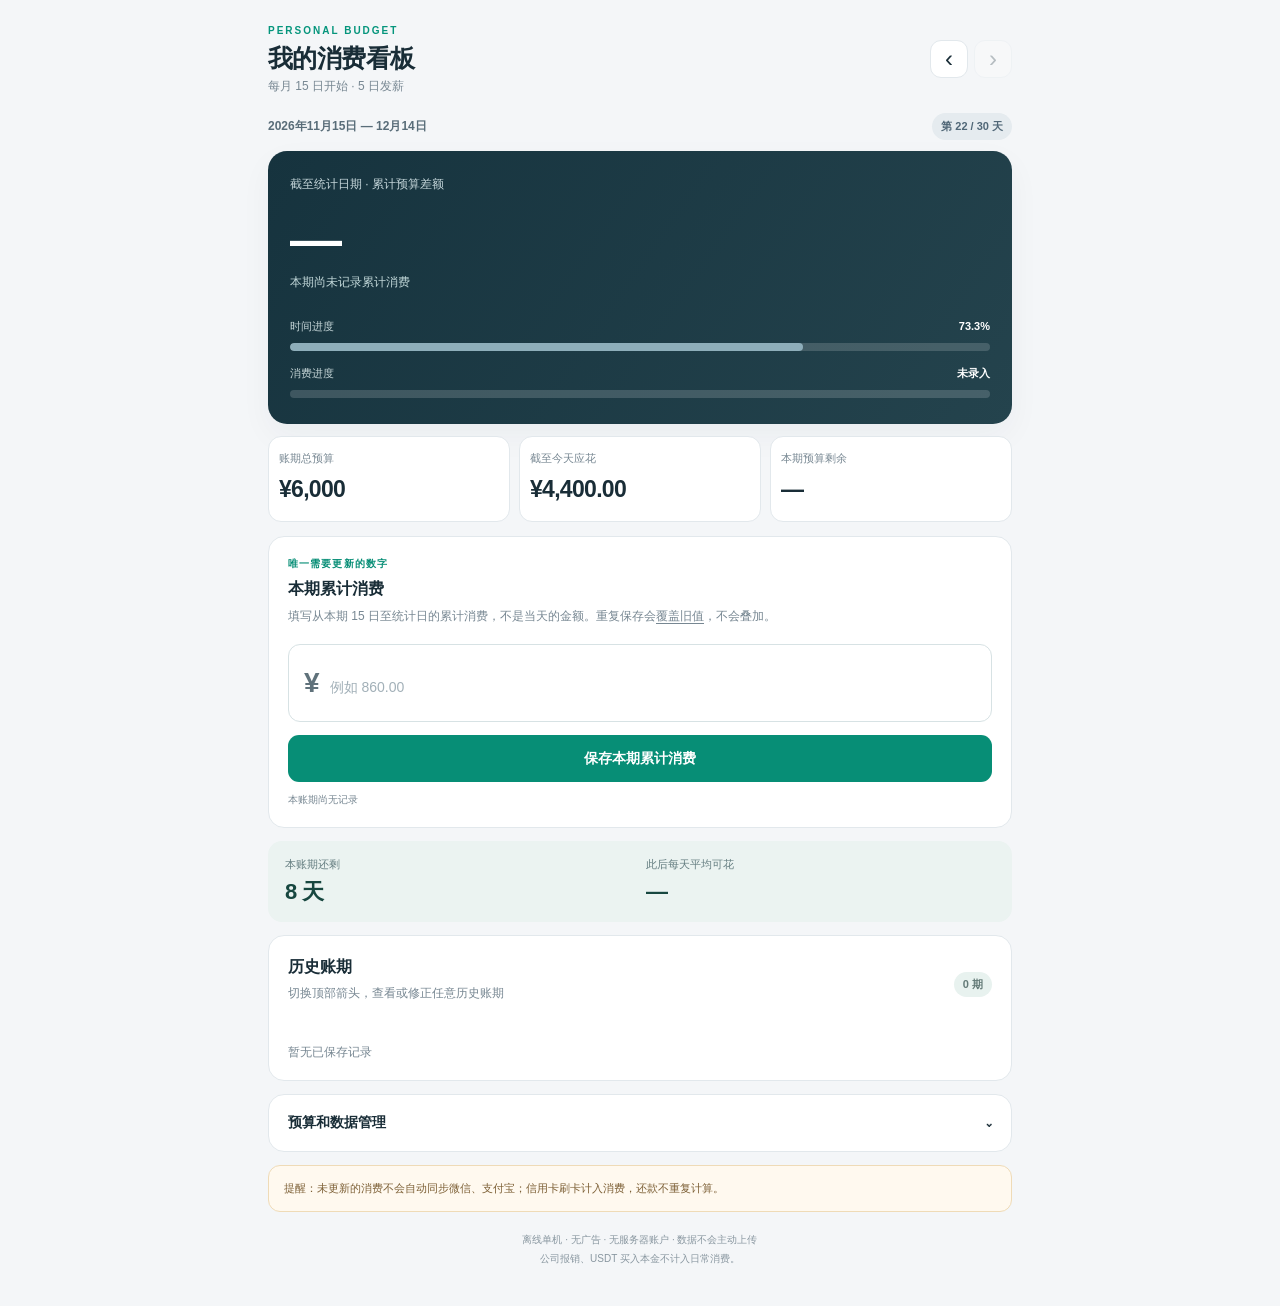
==== index.html @ fdfe01dd "Add offline 15th-cycle savings PWA" ====
<!doctype html>
<html lang="zh-CN">
<head>
  <meta charset="utf-8">
  <meta name="viewport" content="width=device-width, initial-scale=1, viewport-fit=cover">
  <meta name="theme-color" content="#122e38">
  <meta name="apple-mobile-web-app-capable" content="yes">
  <meta name="apple-mobile-web-app-status-bar-style" content="default">
  <meta name="apple-mobile-web-app-title" content="消费看板">
  <meta name="description" content="离线的15号账期消费进度看板。每期预算6000元，只需更新累计消费总额。">
  <meta name="color-scheme" content="light">
  <link rel="manifest" href="./manifest.webmanifest">
  <link rel="apple-touch-icon" href="./icons/apple-touch-icon.png">
  <link rel="icon" href="./icons/icon-192.png" type="image/png">
  <link rel="stylesheet" href="./styles.css">
  <title>我的消费看板</title>
  <script src="./app.js" defer></script>
</head>
<body>
  <main class="app-shell">
    <header class="header">
      <div>
        <div class="eyebrow">PERSONAL BUDGET</div>
        <h1>我的消费看板</h1>
        <div class="subtitle">每月 15 日开始 · 5 日发薪</div>
      </div>
      <div class="period-nav" aria-label="选择记账周期">
        <button type="button" id="prev" aria-label="上个账期">‹</button>
        <button type="button" id="next" aria-label="下个账期">›</button>
      </div>
    </header>

    <div class="period-line"><span id="periodLabel">正在加载…</span><span class="period-chip" id="dayBadge"></span></div>

    <section class="hero" aria-label="预算结果">
      <div class="hero-kicker">截至统计日期 · 累计预算差额</div>
      <div class="hero-number" id="difference">—</div>
      <div class="hero-caption" id="differenceDescription">输入消费总额即可计算</div>
      <div class="progress-group">
        <div class="progress-label"><span>时间进度</span><strong id="timePct">—</strong></div>
        <div class="progress-track"><div class="progress-fill time" id="timeProgress"></div></div>
        <div class="progress-label"><span>消费进度</span><strong id="spendingPct">—</strong></div>
        <div class="progress-track"><div class="progress-fill spending" id="spendingProgress"></div></div>
      </div>
    </section>

    <section class="summary" aria-label="预算统计">
      <div class="stat"><span>账期总预算</span><strong id="totalBudget">¥6,000</strong></div>
      <div class="stat"><span>截至今天应花</span><strong id="expectedSpent">—</strong></div>
      <div class="stat"><span>本期预算剩余</span><strong id="remaining">—</strong></div>
    </section>

    <section class="card entry-card">
      <div class="section-tag">唯一需要更新的数字</div>
      <h2>本期累计消费</h2>
      <p class="hint">填写从本期 15 日至统计日的累计消费，不是当天的金额。重复保存会<span class="underline">覆盖旧值</span>，不会叠加。</p>
      <form id="totalForm">
        <div class="money-input"><span>¥</span><input id="totalInput" name="total" type="number" step="0.01" min="0" max="99999999" inputmode="decimal" placeholder="例如 860.00" autocomplete="off" required aria-label="本账期累计消费总额"></div>
        <button type="submit" class="primary" id="saveBtn">保存本期累计消费</button>
      </form>
      <div class="entry-foot"><span class="entry-date" id="lastUpdated">尚未保存</span><span class="save-message" id="saveMessage" role="status" aria-live="polite"></span></div>
    </section>

    <section class="next-budget">
      <div><span>本账期还剩</span><strong id="daysRemaining">—</strong></div>
      <div><span>此后每天平均可花</span><strong id="dailyAllowance">—</strong></div>
    </section>

    <section class="card history-card">
      <div class="section-row"><div><h2>历史账期</h2><p class="hint">切换顶部箭头，查看或修正任意历史账期</p></div><span id="historyCount" class="history-badge">0 期</span></div>
      <div id="historyList" class="history-list"><div class="empty">暂无记录</div></div>
    </section>

    <details class="card settings" id="settingsPanel">
      <summary>预算和数据管理 <span class="chevron">⌄</span></summary>
      <div class="settings-inner">
        <label class="field-label" for="budgetInput">本期预算（元）</label>
        <div class="setting-row"><input id="budgetInput" type="number" step="1" min="1" max="99999999" inputmode="numeric"><button type="button" id="budgetSave" class="secondary">保存预算</button></div>
        <p class="hint">不填写则默认每期 ¥6,000。未来新账期也默认 ¥6,000。</p>
        <div class="section-divider"></div>
        <label class="field-label" for="incomeInput">本期实际入账（可选）</label>
        <div class="setting-row"><input id="incomeInput" type="number" step="0.01" min="0" inputmode="decimal" placeholder="工资到账后填写"><button type="button" id="incomeSave" class="secondary">保存入账</button></div>
        <p class="hint">预计工资不会自动计入收入；实际入账后再填写。发薪日按每月 5 日计算。</p>
        <div class="section-divider"></div>
        <div class="backup-grid"><button type="button" class="secondary" id="exportBtn">导出备份</button><label class="secondary file-label" for="importFile">恢复备份<input id="importFile" type="file" accept=".json,application/json" hidden></label></div>
        <p class="hint">消费记录只存在当前设备。备份为 JSON 文件，建议每月导出并保存到“文件”或 iCloud 云盘。</p>
      </div>
    </details>

    <div class="notice" id="coverageNotice">提醒：未更新的消费不会自动同步微信、支付宝。信用卡刷卡应计入消费，还款不再重复计算。</div>
    <footer class="footer">离线单机 · 无广告 · 无服务器账户 · 数据不会主动上传<br>公司报销、USDT 买入本金不计入日常消费。</footer>
  </main>
</body>
</html>
---- styles.css ----
:root{--ink:#192d37;--muted:#778792;--bg:#f4f6f8;--line:#e2e8ec;--white:#fff;--green:#078e76;--red:#e17d71}
*{box-sizing:border-box}html{-webkit-text-size-adjust:100%;scroll-behavior:smooth}body{margin:0;background:var(--bg);color:var(--ink);font-family:-apple-system,BlinkMacSystemFont,"PingFang SC","Noto Sans CJK SC",sans-serif;font-size:14px;line-height:1.55}
button,input{font:inherit}button{cursor:pointer;-webkit-tap-highlight-color:transparent}button:focus-visible,input:focus-visible,summary:focus-visible{outline:3px solid #72c5bb;outline-offset:2px}
.app-shell{max-width:780px;margin:0 auto;padding:calc(23px + env(safe-area-inset-top)) 18px calc(38px + env(safe-area-inset-bottom))}
.header{display:flex;align-items:center;justify-content:space-between;gap:10px}.eyebrow{font-weight:800;font-size:10px;color:#05957c;letter-spacing:2px;margin-bottom:4px}h1{font-size:25px;line-height:1.2;letter-spacing:-.6px;margin:0;font-weight:800}h2{font-size:16px;margin:0 0 2px;font-weight:760}.subtitle,.hint{color:var(--muted);font-size:12px}.subtitle{margin-top:4px}.period-nav{display:flex;gap:6px}.period-nav button{height:38px;width:38px;border:1px solid var(--line);background:var(--white);border-radius:11px;font-size:24px;color:var(--ink);line-height:1}.period-nav button:disabled{opacity:.28}.period-line{display:flex;align-items:center;justify-content:space-between;gap:8px;margin:18px 0 11px;font-size:12px;font-weight:650;color:#596d79}.period-chip{font-size:11px;background:#e5ebef;border-radius:40px;padding:5px 9px;color:#506777;white-space:nowrap}
.hero{border-radius:19px;background:linear-gradient(125deg,#16333e,#24434d);color:#fff;padding:24px 22px 20px;box-shadow:0 12px 32px #19343d0b}.hero-kicker{color:#c6d7db;font-size:12px}.hero-number{font-weight:800;letter-spacing:-1.6px;font-size:clamp(36px,7vw,52px);font-variant-numeric:tabular-nums;margin:14px 0 3px;line-height:1.2}.hero-caption{font-size:12px;color:#c2d8d9;min-height:18px}.progress-group{margin-top:26px;display:grid;gap:8px}.progress-label{display:flex;justify-content:space-between;gap:10px;font-size:11px;color:#c4d4d6}.progress-label strong{font-weight:600;color:#fff}.progress-track{background:#ffffff29;height:8px;border-radius:30px;overflow:hidden;margin-bottom:6px}.progress-fill{height:100%;width:0;border-radius:30px;transition:width .2s}.time{background:#8eaeba}.spending{background:#8fdfc7}
.summary{display:grid;grid-template-columns:repeat(3,minmax(0,1fr));gap:9px;margin-top:12px}.stat{border:1px solid var(--line);background:var(--white);border-radius:13px;padding:13px 10px;min-width:0}.stat span{display:block;font-size:11px;color:var(--muted);white-space:nowrap}.stat strong{display:block;font-size:clamp(15px,3.5vw,23px);margin-top:5px;letter-spacing:-.7px;font-variant-numeric:tabular-nums;white-space:nowrap}
.card{background:var(--white);border:1px solid var(--line);border-radius:16px;padding:19px;margin-top:13px}.entry-card{margin-top:14px}.section-tag{font-size:10px;text-transform:uppercase;color:var(--green);font-weight:800;letter-spacing:1.1px;margin-bottom:6px}.hint{margin:4px 0 11px;line-height:1.7}.underline{text-decoration:underline;text-underline-offset:3px}.money-input{display:flex;align-items:center;gap:10px;border:1px solid #d7e2e4;border-radius:12px;margin-top:18px;padding:4px 15px;background:#fff}.money-input span{font-size:28px;font-weight:750;color:#60727b}.money-input input{width:100%;min-width:0;padding:12px 0;border:0;background:transparent;color:var(--ink);outline:none;font-size:28px;font-weight:790;letter-spacing:-.5px;font-variant-numeric:tabular-nums}.money-input input::placeholder{font-weight:450;font-size:14px;letter-spacing:0;color:#a2b0b8}input::-webkit-inner-spin-button,input::-webkit-outer-spin-button{-webkit-appearance:none;margin:0}input[type=number]{-moz-appearance:textfield}.primary{width:100%;background:var(--green);color:#fff;border:0;border-radius:11px;padding:13px 14px;font-weight:750;margin-top:13px;min-height:47px}.primary:active{filter:brightness(.94)}.entry-foot{display:flex;gap:10px;justify-content:space-between;flex-wrap:wrap;color:var(--muted);font-size:10px;margin-top:10px}.save-message{color:#05806d}
.next-budget{background:#ebf3f1;border-radius:14px;padding:15px 17px;display:grid;grid-template-columns:1fr 1fr;gap:12px;margin-top:13px}.next-budget span{display:block;color:#647d80;font-size:11px}.next-budget strong{display:block;font-size:22px;line-height:1.35;font-variant-numeric:tabular-nums;letter-spacing:-.5px;margin-top:4px;color:#174740}.section-row{display:flex;justify-content:space-between;gap:8px;align-items:center}.history-badge{color:#647b78;font-weight:600;font-size:11px;padding:4px 9px;border-radius:25px;background:#e8f2ef}.history-list{margin-top:13px}.history-item{border-top:1px solid var(--line);display:flex;align-items:center;justify-content:space-between;padding:12px 1px;gap:9px}.history-name{font-size:12px;font-weight:690}.history-info{font-size:10px;color:var(--muted);margin-top:2px}.history-total{font-weight:750;font-size:15px;white-space:nowrap;font-variant-numeric:tabular-nums}.empty{color:var(--muted);font-size:12px;padding:15px 0 0}
.settings{padding:0;overflow:hidden}.settings summary{list-style:none;cursor:pointer;font-weight:720;padding:17px 19px;font-size:14px;display:flex;justify-content:space-between;align-items:center}.settings summary::-webkit-details-marker{display:none}.settings[open] .chevron{transform:rotate(180deg)}.chevron{transition:transform .2s}.settings-inner{padding:0 19px 20px}.field-label{display:block;color:#4a626d;font-size:12px;font-weight:650;margin-top:8px}.setting-row{display:flex;gap:9px;margin-top:6px}.setting-row input{min-width:0;flex:1;border:1px solid var(--line);border-radius:10px;padding:10px 11px;color:var(--ink);background:#fff;width:100%}.secondary{border:1px solid #d7e2e2;color:#26534d;background:#f2f7f5;border-radius:10px;font-size:12px;font-weight:650;padding:10px 12px;white-space:nowrap}.section-divider{height:1px;background:var(--line);margin:19px 0 13px}.backup-grid{display:grid;grid-template-columns:1fr 1fr;gap:10px}.backup-grid>*{display:block;text-align:center;cursor:pointer}.notice{border-radius:12px;border:1px solid #efdbb7;background:#fff9ef;padding:13px 15px;font-size:11px;line-height:1.7;color:#7d6036;margin-top:13px}.footer{text-align:center;color:#8997a0;font-size:10px;line-height:1.9;padding-top:18px}
@media(max-width:430px){.app-shell{padding-left:14px;padding-right:14px}.hero{padding:21px 19px 19px}.card{padding:16px}.stat{padding:12px 8px}.stat span{font-size:10px}.stat strong{font-size:15px}.next-budget{padding:15px 13px}.next-budget strong{font-size:18px}.settings summary{padding:17px 16px}.settings-inner{padding:0 16px 17px}}
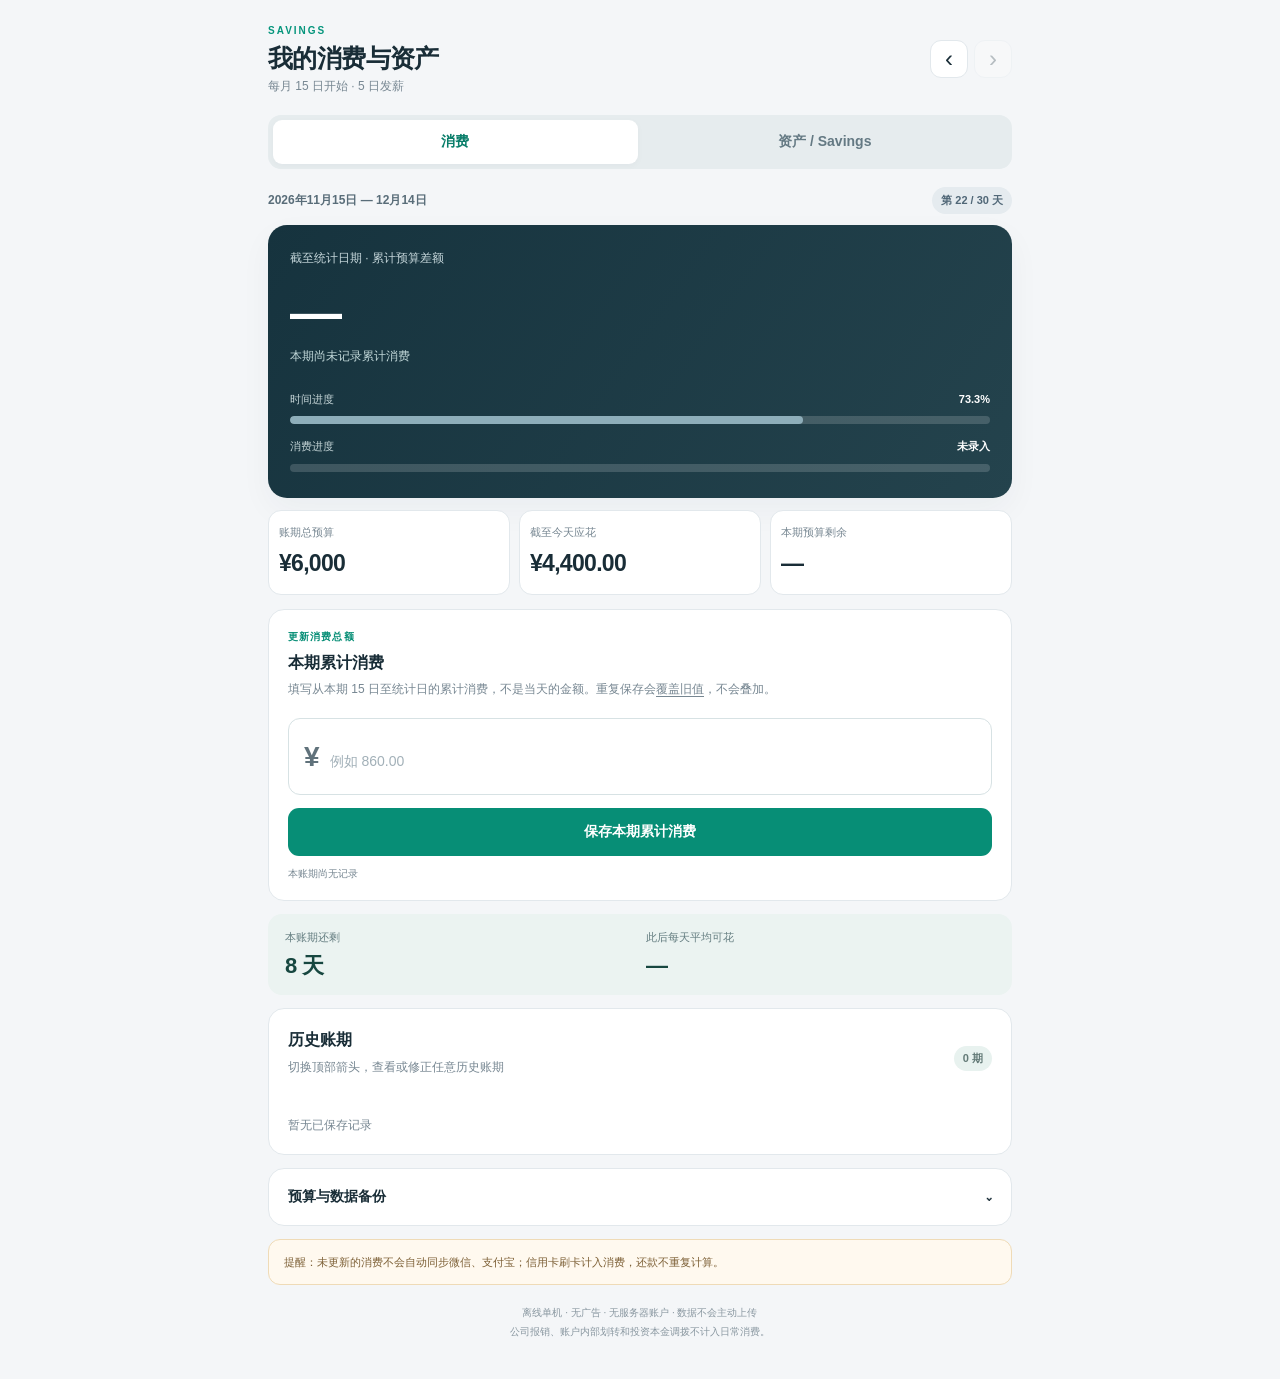
==== commit d52b79f2: "Add asset snapshots, net worth, and savings to budget dashboard" ====
--- a/index.html
+++ b/index.html
@@ -7,21 +7,21 @@
   <meta name="apple-mobile-web-app-capable" content="yes">
   <meta name="apple-mobile-web-app-status-bar-style" content="default">
   <meta name="apple-mobile-web-app-title" content="消费看板">
-  <meta name="description" content="离线的15号账期消费进度看板。每期预算6000元，只需更新累计消费总额。">
+  <meta name="description" content="消费预算与资产总览，统计银行卡、欧意和富途账户净资产，数据仅保存在本机。">
   <meta name="color-scheme" content="light">
   <link rel="manifest" href="./manifest.webmanifest">
   <link rel="apple-touch-icon" href="./icons/apple-touch-icon.png">
   <link rel="icon" href="./icons/icon-192.png" type="image/png">
   <link rel="stylesheet" href="./styles.css">
-  <title>我的消费看板</title>
+  <title>我的消费与资产</title>
   <script src="./app.js" defer></script>
 </head>
 <body>
   <main class="app-shell">
     <header class="header">
       <div>
-        <div class="eyebrow">PERSONAL BUDGET</div>
-        <h1>我的消费看板</h1>
+        <div class="eyebrow">SAVINGS</div>
+        <h1>我的消费与资产</h1>
         <div class="subtitle">每月 15 日开始 · 5 日发薪</div>
       </div>
       <div class="period-nav" aria-label="选择记账周期">
@@ -30,8 +30,10 @@
       </div>
     </header>
 
+    <nav class="view-tabs" aria-label="切换看板"><button type="button" id="spendingTab" class="active" aria-pressed="true" aria-controls="spendingPanel">消费</button><button type="button" id="assetsTab" aria-pressed="false" aria-controls="assetsPanel">资产 / Savings</button></nav>
     <div class="period-line"><span id="periodLabel">正在加载…</span><span class="period-chip" id="dayBadge"></span></div>
 
+    <div id="spendingPanel">
     <section class="hero" aria-label="预算结果">
       <div class="hero-kicker">截至统计日期 · 累计预算差额</div>
       <div class="hero-number" id="difference">—</div>
@@ -51,7 +53,7 @@
     </section>
 
     <section class="card entry-card">
-      <div class="section-tag">唯一需要更新的数字</div>
+      <div class="section-tag">更新消费总额</div>
       <h2>本期累计消费</h2>
       <p class="hint">填写从本期 15 日至统计日的累计消费，不是当天的金额。重复保存会<span class="underline">覆盖旧值</span>，不会叠加。</p>
       <form id="totalForm">
@@ -71,24 +73,44 @@
       <div id="historyList" class="history-list"><div class="empty">暂无记录</div></div>
     </section>
 
+    </div>
+    <div id="assetsPanel" hidden>
+      <section class="hero assets-hero" aria-label="净资产总览">
+        <div class="hero-kicker">我的净资产 · 人民币</div><div class="hero-number" id="netAssets">—</div><div class="hero-caption" id="assetAsOf">先记录一次账户余额</div>
+      </section>
+      <section class="summary" aria-label="资产统计"><div class="stat"><span>账户余额合计</span><strong id="grossAssets">—</strong></div><div class="stat"><span>其他负债</span><strong id="totalLiabilities">—</strong></div><div class="stat"><span>较上次快照</span><strong id="assetChange">—</strong></div></section><p class="hint asset-comparison" id="assetComparison"></p>
+      <section class="card"><h2>更新账户余额</h2><p class="hint">统一填人民币金额。欧意和富途填平台显示的账户净资产 / 总权益，包含现金和持仓。</p>
+        <form id="assetForm">
+          <label class="asset-field" for="bankAsset"><span><b>银行卡</b><small>所有银行卡可用存款合计</small></span><div><span>¥</span><input id="bankAsset" type="number" step="0.01" min="0" max="99999999" inputmode="decimal" placeholder="0.00" required></div></label>
+          <label class="asset-field" for="okxAsset"><span><b>欧意 OKX</b><small>账户净资产，折合人民币</small></span><div><span>¥</span><input id="okxAsset" type="number" step="0.01" min="-99999999" max="99999999" inputmode="decimal" placeholder="0.00" required></div></label>
+          <label class="asset-field" for="futuAsset"><span><b>富途牛牛</b><small>现金和证券净资产，折合人民币</small></span><div><span>¥</span><input id="futuAsset" type="number" step="0.01" min="-99999999" max="99999999" inputmode="decimal" placeholder="0.00" required></div></label>
+          <label class="asset-field" for="debtAsset"><span><b>其他负债</b><small>信用卡欠款、未在平台内扣除的借款</small></span><div><span>¥</span><input id="debtAsset" type="number" step="0.01" min="0" max="99999999" inputmode="decimal" value="0" required></div></label>
+          <label class="asset-date" for="assetDate">余额日期<input id="assetDate" type="date" required></label>
+          <p class="hint asset-help">按各平台人民币估值填入，不直接填写 USDT、港元或美元数量；平台净资产已扣的融资借款，不再重复填负债。账户间转账只改变分布，不算收入或消费。</p>
+          <button class="primary" id="assetSave" type="submit">保存资产快照</button><p class="save-message" id="assetMessage" role="status" aria-live="polite"></p>
+        </form>
+      </section>
+      <section class="card savings-card"><div class="section-tag">本期 Saving</div><h2>已录入收支结余</h2><div class="saving-number" id="cashSavings">—</div><p class="hint" id="savingsCaption"></p>
+        <label class="field-label" for="incomeInput">本期实际收入（元）</label><div class="setting-row"><input id="incomeInput" type="number" step="0.01" min="0" max="99999999" inputmode="decimal" placeholder="例如本期已到账工资"><button type="button" id="incomeSave" class="secondary">保存收入</button></div>
+        <p class="hint">收入减已录入消费，不含投资涨跌和未录入收支。净资产变化会包含市场涨跌，两者不同。</p>
+      </section>
+      <section class="card"><div class="section-row"><h2>资产快照</h2><span class="history-badge" id="assetHistoryCount">0 次</span></div><p class="hint">同一天重复保存会更新当天数据，不会累加。</p><div id="assetHistory" class="history-list"></div></section>
+    </div>
     <details class="card settings" id="settingsPanel">
-      <summary>预算和数据管理 <span class="chevron">⌄</span></summary>
+      <summary>预算与数据备份 <span class="chevron">⌄</span></summary>
       <div class="settings-inner">
         <label class="field-label" for="budgetInput">本期预算（元）</label>
         <div class="setting-row"><input id="budgetInput" type="number" step="1" min="1" max="99999999" inputmode="numeric"><button type="button" id="budgetSave" class="secondary">保存预算</button></div>
         <p class="hint">不填写则默认每期 ¥6,000。未来新账期也默认 ¥6,000。</p>
         <div class="section-divider"></div>
-        <label class="field-label" for="incomeInput">本期实际入账（可选）</label>
-        <div class="setting-row"><input id="incomeInput" type="number" step="0.01" min="0" inputmode="decimal" placeholder="工资到账后填写"><button type="button" id="incomeSave" class="secondary">保存入账</button></div>
-        <p class="hint">预计工资不会自动计入收入；实际入账后再填写。发薪日按每月 5 日计算。</p>
-        <div class="section-divider"></div>
         <div class="backup-grid"><button type="button" class="secondary" id="exportBtn">导出备份</button><label class="secondary file-label" for="importFile">恢复备份<input id="importFile" type="file" accept=".json,application/json" hidden></label></div>
-        <p class="hint">消费记录只存在当前设备。备份为 JSON 文件，建议每月导出并保存到“文件”或 iCloud 云盘。</p>
+        <p class="hint">消费和资产记录只存在当前设备。备份为 JSON 文件，建议每月导出并保存到“文件”或 iCloud 云盘。</p>
       </div>
     </details>
 
     <div class="notice" id="coverageNotice">提醒：未更新的消费不会自动同步微信、支付宝。信用卡刷卡应计入消费，还款不再重复计算。</div>
-    <footer class="footer">离线单机 · 无广告 · 无服务器账户 · 数据不会主动上传<br>公司报销、USDT 买入本金不计入日常消费。</footer>
+    <footer class="footer">离线单机 · 无广告 · 无服务器账户 · 数据不会主动上传<br>公司报销、账户内部划转和投资本金调拨不计入日常消费。</footer>
   </main>
 </body>
 </html>
+
--- a/styles.css
+++ b/styles.css
@@ -9,3 +9,6 @@
 .next-budget{background:#ebf3f1;border-radius:14px;padding:15px 17px;display:grid;grid-template-columns:1fr 1fr;gap:12px;margin-top:13px}.next-budget span{display:block;color:#647d80;font-size:11px}.next-budget strong{display:block;font-size:22px;line-height:1.35;font-variant-numeric:tabular-nums;letter-spacing:-.5px;margin-top:4px;color:#174740}.section-row{display:flex;justify-content:space-between;gap:8px;align-items:center}.history-badge{color:#647b78;font-weight:600;font-size:11px;padding:4px 9px;border-radius:25px;background:#e8f2ef}.history-list{margin-top:13px}.history-item{border-top:1px solid var(--line);display:flex;align-items:center;justify-content:space-between;padding:12px 1px;gap:9px}.history-name{font-size:12px;font-weight:690}.history-info{font-size:10px;color:var(--muted);margin-top:2px}.history-total{font-weight:750;font-size:15px;white-space:nowrap;font-variant-numeric:tabular-nums}.empty{color:var(--muted);font-size:12px;padding:15px 0 0}
 .settings{padding:0;overflow:hidden}.settings summary{list-style:none;cursor:pointer;font-weight:720;padding:17px 19px;font-size:14px;display:flex;justify-content:space-between;align-items:center}.settings summary::-webkit-details-marker{display:none}.settings[open] .chevron{transform:rotate(180deg)}.chevron{transition:transform .2s}.settings-inner{padding:0 19px 20px}.field-label{display:block;color:#4a626d;font-size:12px;font-weight:650;margin-top:8px}.setting-row{display:flex;gap:9px;margin-top:6px}.setting-row input{min-width:0;flex:1;border:1px solid var(--line);border-radius:10px;padding:10px 11px;color:var(--ink);background:#fff;width:100%}.secondary{border:1px solid #d7e2e2;color:#26534d;background:#f2f7f5;border-radius:10px;font-size:12px;font-weight:650;padding:10px 12px;white-space:nowrap}.section-divider{height:1px;background:var(--line);margin:19px 0 13px}.backup-grid{display:grid;grid-template-columns:1fr 1fr;gap:10px}.backup-grid>*{display:block;text-align:center;cursor:pointer}.notice{border-radius:12px;border:1px solid #efdbb7;background:#fff9ef;padding:13px 15px;font-size:11px;line-height:1.7;color:#7d6036;margin-top:13px}.footer{text-align:center;color:#8997a0;font-size:10px;line-height:1.9;padding-top:18px}
 @media(max-width:430px){.app-shell{padding-left:14px;padding-right:14px}.hero{padding:21px 19px 19px}.card{padding:16px}.stat{padding:12px 8px}.stat span{font-size:10px}.stat strong{font-size:15px}.next-budget{padding:15px 13px}.next-budget strong{font-size:18px}.settings summary{padding:17px 16px}.settings-inner{padding:0 16px 17px}}
+
+
+[hidden]{display:none!important}.view-tabs{display:grid;grid-template-columns:1fr 1fr;gap:5px;background:#e6ecee;padding:5px;border-radius:13px;margin-top:20px}.view-tabs button{border:0;padding:11px 8px;border-radius:9px;background:transparent;color:#647983;font-weight:750}.view-tabs button.active{background:#fff;color:#087d69;box-shadow:0 2px 7px #192d3708}.assets-hero{background:linear-gradient(125deg,#12382e,#215448)}.asset-field{display:flex;align-items:center;justify-content:space-between;gap:12px;padding:15px 0;border-bottom:1px solid var(--line)}.asset-field b{font-size:14px}.asset-field small{display:block;font-size:10px;color:var(--muted);line-height:1.65;margin-top:3px}.asset-field>span{flex:1;min-width:0}.asset-field>div{display:flex;align-items:center;gap:5px;max-width:44%;border:1px solid #d7e2e4;padding:9px;border-radius:9px}.asset-field>div span{color:var(--muted)}.asset-field input{width:100%;min-width:0;border:0;background:transparent;outline:none;text-align:right;color:var(--ink);font-weight:700;font-size:17px}.asset-date{display:flex;justify-content:space-between;align-items:center;color:#647983;font-size:12px;margin-top:16px}.asset-date input{max-width:180px;border:1px solid var(--line);border-radius:9px;padding:8px;color:var(--ink);background:#fff}.asset-help{font-size:10px;margin-top:13px}.saving-number{font-size:32px;font-weight:800;letter-spacing:-1px;margin:10px 0 3px;color:var(--green)}.asset-negative{color:#b74944!important}.assets-hero .hero-number.asset-negative{color:#ffb5ac!important}#assetMessage{font-size:11px;min-height:17px;margin:9px 0 0}#grossAssets,#totalLiabilities,#assetChange{white-space:normal;overflow-wrap:anywhere;font-size:clamp(13px,3.2vw,22px)}
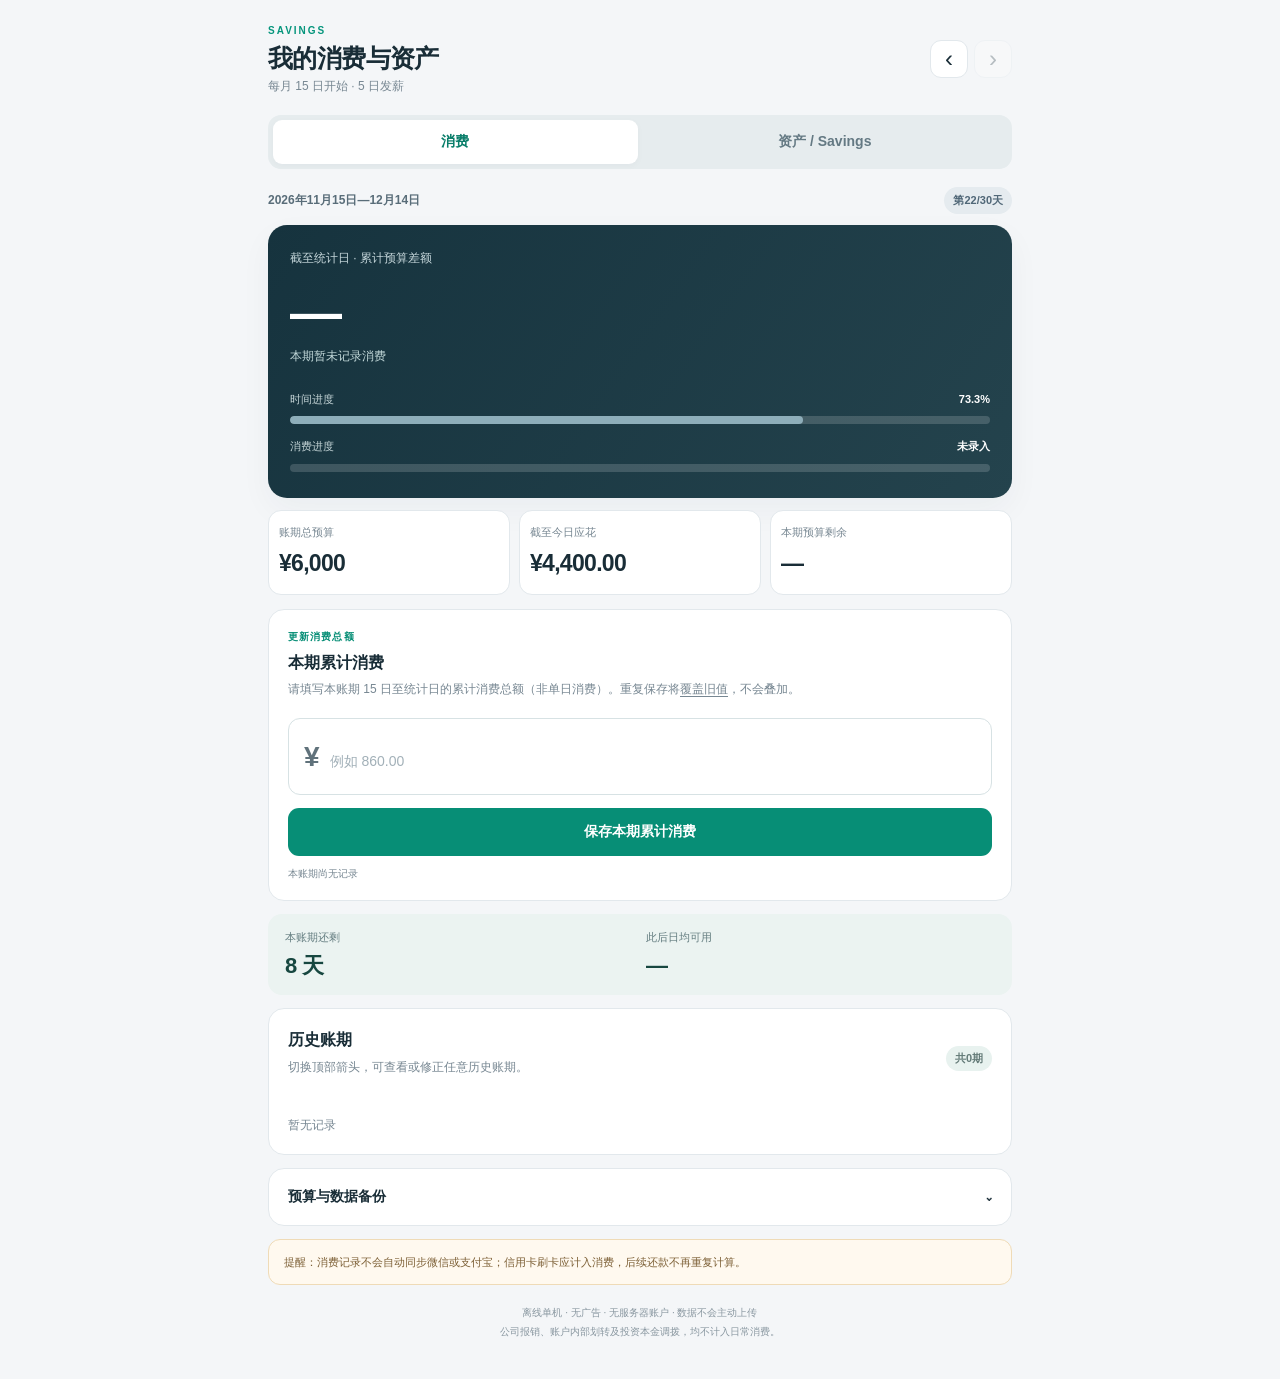
==== commit aa2316ab: "Apply refined Savings copy and correct missing-expense date ranges" ====
--- a/index.html
+++ b/index.html
@@ -7,7 +7,7 @@
   <meta name="apple-mobile-web-app-capable" content="yes">
   <meta name="apple-mobile-web-app-status-bar-style" content="default">
   <meta name="apple-mobile-web-app-title" content="消费看板">
-  <meta name="description" content="消费预算与资产总览，统计银行卡、欧意和富途账户净资产，数据仅保存在本机。">
+  <meta name="description" content="15 日账期消费预算、银行卡、欧意与富途资产总览。支持离线使用，数据仅保存于本机。">
   <meta name="color-scheme" content="light">
   <link rel="manifest" href="./manifest.webmanifest">
   <link rel="apple-touch-icon" href="./icons/apple-touch-icon.png">
@@ -24,7 +24,7 @@
         <h1>我的消费与资产</h1>
         <div class="subtitle">每月 15 日开始 · 5 日发薪</div>
       </div>
-      <div class="period-nav" aria-label="选择记账周期">
+      <div class="period-nav" aria-label="选择账期">
         <button type="button" id="prev" aria-label="上个账期">‹</button>
         <button type="button" id="next" aria-label="下个账期">›</button>
       </div>
@@ -35,9 +35,9 @@
 
     <div id="spendingPanel">
     <section class="hero" aria-label="预算结果">
-      <div class="hero-kicker">截至统计日期 · 累计预算差额</div>
+      <div class="hero-kicker">截至统计日 · 累计预算差额</div>
       <div class="hero-number" id="difference">—</div>
-      <div class="hero-caption" id="differenceDescription">输入消费总额即可计算</div>
+      <div class="hero-caption" id="differenceDescription">输入累计消费即可计算</div>
       <div class="progress-group">
         <div class="progress-label"><span>时间进度</span><strong id="timePct">—</strong></div>
         <div class="progress-track"><div class="progress-fill time" id="timeProgress"></div></div>
@@ -48,14 +48,14 @@
 
     <section class="summary" aria-label="预算统计">
       <div class="stat"><span>账期总预算</span><strong id="totalBudget">¥6,000</strong></div>
-      <div class="stat"><span>截至今天应花</span><strong id="expectedSpent">—</strong></div>
+      <div class="stat"><span>截至今日应花</span><strong id="expectedSpent">—</strong></div>
       <div class="stat"><span>本期预算剩余</span><strong id="remaining">—</strong></div>
     </section>
 
     <section class="card entry-card">
       <div class="section-tag">更新消费总额</div>
       <h2>本期累计消费</h2>
-      <p class="hint">填写从本期 15 日至统计日的累计消费，不是当天的金额。重复保存会<span class="underline">覆盖旧值</span>，不会叠加。</p>
+      <p class="hint">请填写本账期 15 日至统计日的累计消费总额（非单日消费）。重复保存将<span class="underline">覆盖旧值</span>，不会叠加。</p>
       <form id="totalForm">
         <div class="money-input"><span>¥</span><input id="totalInput" name="total" type="number" step="0.01" min="0" max="99999999" inputmode="decimal" placeholder="例如 860.00" autocomplete="off" required aria-label="本账期累计消费总额"></div>
         <button type="submit" class="primary" id="saveBtn">保存本期累计消费</button>
@@ -65,11 +65,11 @@
 
     <section class="next-budget">
       <div><span>本账期还剩</span><strong id="daysRemaining">—</strong></div>
-      <div><span>此后每天平均可花</span><strong id="dailyAllowance">—</strong></div>
+      <div><span>此后日均可用</span><strong id="dailyAllowance">—</strong></div>
     </section>
 
     <section class="card history-card">
-      <div class="section-row"><div><h2>历史账期</h2><p class="hint">切换顶部箭头，查看或修正任意历史账期</p></div><span id="historyCount" class="history-badge">0 期</span></div>
+      <div class="section-row"><div><h2>历史账期</h2><p class="hint">切换顶部箭头，可查看或修正任意历史账期。</p></div><span id="historyCount" class="history-badge">共0期</span></div>
       <div id="historyList" class="history-list"><div class="empty">暂无记录</div></div>
     </section>
 
@@ -79,38 +79,39 @@
         <div class="hero-kicker">我的净资产 · 人民币</div><div class="hero-number" id="netAssets">—</div><div class="hero-caption" id="assetAsOf">先记录一次账户余额</div>
       </section>
       <section class="summary" aria-label="资产统计"><div class="stat"><span>账户余额合计</span><strong id="grossAssets">—</strong></div><div class="stat"><span>其他负债</span><strong id="totalLiabilities">—</strong></div><div class="stat"><span>较上次快照</span><strong id="assetChange">—</strong></div></section><p class="hint asset-comparison" id="assetComparison"></p>
-      <section class="card"><h2>更新账户余额</h2><p class="hint">统一填人民币金额。欧意和富途填平台显示的账户净资产 / 总权益，包含现金和持仓。</p>
+      <section class="card"><h2>更新账户余额</h2><p class="hint">请统一填写人民币金额。欧意与富途请填写平台显示的「账户净资产 / 总权益」（含现金与持仓）。</p>
         <form id="assetForm">
           <label class="asset-field" for="bankAsset"><span><b>银行卡</b><small>所有银行卡可用存款合计</small></span><div><span>¥</span><input id="bankAsset" type="number" step="0.01" min="0" max="99999999" inputmode="decimal" placeholder="0.00" required></div></label>
-          <label class="asset-field" for="okxAsset"><span><b>欧意 OKX</b><small>账户净资产，折合人民币</small></span><div><span>¥</span><input id="okxAsset" type="number" step="0.01" min="-99999999" max="99999999" inputmode="decimal" placeholder="0.00" required></div></label>
-          <label class="asset-field" for="futuAsset"><span><b>富途牛牛</b><small>现金和证券净资产，折合人民币</small></span><div><span>¥</span><input id="futuAsset" type="number" step="0.01" min="-99999999" max="99999999" inputmode="decimal" placeholder="0.00" required></div></label>
+          <label class="asset-field" for="okxAsset"><span><b>欧意 OKX</b><small>账户净资产（折合人民币）</small></span><div><span>¥</span><input id="okxAsset" type="number" step="0.01" min="-99999999" max="99999999" inputmode="decimal" placeholder="0.00" required></div></label>
+          <label class="asset-field" for="futuAsset"><span><b>富途牛牛</b><small>现金与证券净资产（折合人民币）</small></span><div><span>¥</span><input id="futuAsset" type="number" step="0.01" min="-99999999" max="99999999" inputmode="decimal" placeholder="0.00" required></div></label>
           <label class="asset-field" for="debtAsset"><span><b>其他负债</b><small>信用卡欠款、未在平台内扣除的借款</small></span><div><span>¥</span><input id="debtAsset" type="number" step="0.01" min="0" max="99999999" inputmode="decimal" value="0" required></div></label>
           <label class="asset-date" for="assetDate">余额日期<input id="assetDate" type="date" required></label>
-          <p class="hint asset-help">按各平台人民币估值填入，不直接填写 USDT、港元或美元数量；平台净资产已扣的融资借款，不再重复填负债。账户间转账只改变分布，不算收入或消费。</p>
+          <p class="hint asset-help">请按各平台的人民币估值填写，勿直接填写 USDT、港元或美元数量；平台净资产中已扣除的融资借款无需重复计入负债。账户间转账仅改变资金分布，不计入收入或消费。</p>
           <button class="primary" id="assetSave" type="submit">保存资产快照</button><p class="save-message" id="assetMessage" role="status" aria-live="polite"></p>
         </form>
       </section>
       <section class="card savings-card"><div class="section-tag">本期 Saving</div><h2>已录入收支结余</h2><div class="saving-number" id="cashSavings">—</div><p class="hint" id="savingsCaption"></p>
         <label class="field-label" for="incomeInput">本期实际收入（元）</label><div class="setting-row"><input id="incomeInput" type="number" step="0.01" min="0" max="99999999" inputmode="decimal" placeholder="例如本期已到账工资"><button type="button" id="incomeSave" class="secondary">保存收入</button></div>
-        <p class="hint">收入减已录入消费，不含投资涨跌和未录入收支。净资产变化会包含市场涨跌，两者不同。</p>
+        <p class="hint">结余 = 实际收入 − 已录入消费，不含投资涨跌与未录入收支（与含市场涨跌的净资产变化不同）。</p>
       </section>
-      <section class="card"><div class="section-row"><h2>资产快照</h2><span class="history-badge" id="assetHistoryCount">0 次</span></div><p class="hint">同一天重复保存会更新当天数据，不会累加。</p><div id="assetHistory" class="history-list"></div></section>
+      <section class="card"><div class="section-row"><h2>资产快照</h2><span class="history-badge" id="assetHistoryCount">共0次</span></div><p class="hint">同一天重复保存将更新当天数据，不会累加。</p><div id="assetHistory" class="history-list"></div></section>
     </div>
     <details class="card settings" id="settingsPanel">
       <summary>预算与数据备份 <span class="chevron">⌄</span></summary>
       <div class="settings-inner">
         <label class="field-label" for="budgetInput">本期预算（元）</label>
         <div class="setting-row"><input id="budgetInput" type="number" step="1" min="1" max="99999999" inputmode="numeric"><button type="button" id="budgetSave" class="secondary">保存预算</button></div>
-        <p class="hint">不填写则默认每期 ¥6,000。未来新账期也默认 ¥6,000。</p>
+        <p class="hint">留空则默认每期 ¥6,000，未来新账期也将沿用此默认值。</p>
         <div class="section-divider"></div>
         <div class="backup-grid"><button type="button" class="secondary" id="exportBtn">导出备份</button><label class="secondary file-label" for="importFile">恢复备份<input id="importFile" type="file" accept=".json,application/json" hidden></label></div>
-        <p class="hint">消费和资产记录只存在当前设备。备份为 JSON 文件，建议每月导出并保存到“文件”或 iCloud 云盘。</p>
+        <p class="hint">消费与资产记录仅保存在当前设备。备份文件为 JSON 格式，建议每月导出并存至「文件」或 iCloud 云盘。</p>
       </div>
     </details>
 
-    <div class="notice" id="coverageNotice">提醒：未更新的消费不会自动同步微信、支付宝。信用卡刷卡应计入消费，还款不再重复计算。</div>
-    <footer class="footer">离线单机 · 无广告 · 无服务器账户 · 数据不会主动上传<br>公司报销、账户内部划转和投资本金调拨不计入日常消费。</footer>
+    <div class="notice" id="coverageNotice">提醒：消费记录不会自动同步微信或支付宝；信用卡刷卡应计入消费，后续还款不再重复计算。</div>
+    <footer class="footer">离线单机 · 无广告 · 无服务器账户 · 数据不会主动上传<br>公司报销、账户内部划转及投资本金调拨，均不计入日常消费。</footer>
   </main>
 </body>
 </html>
 
+
